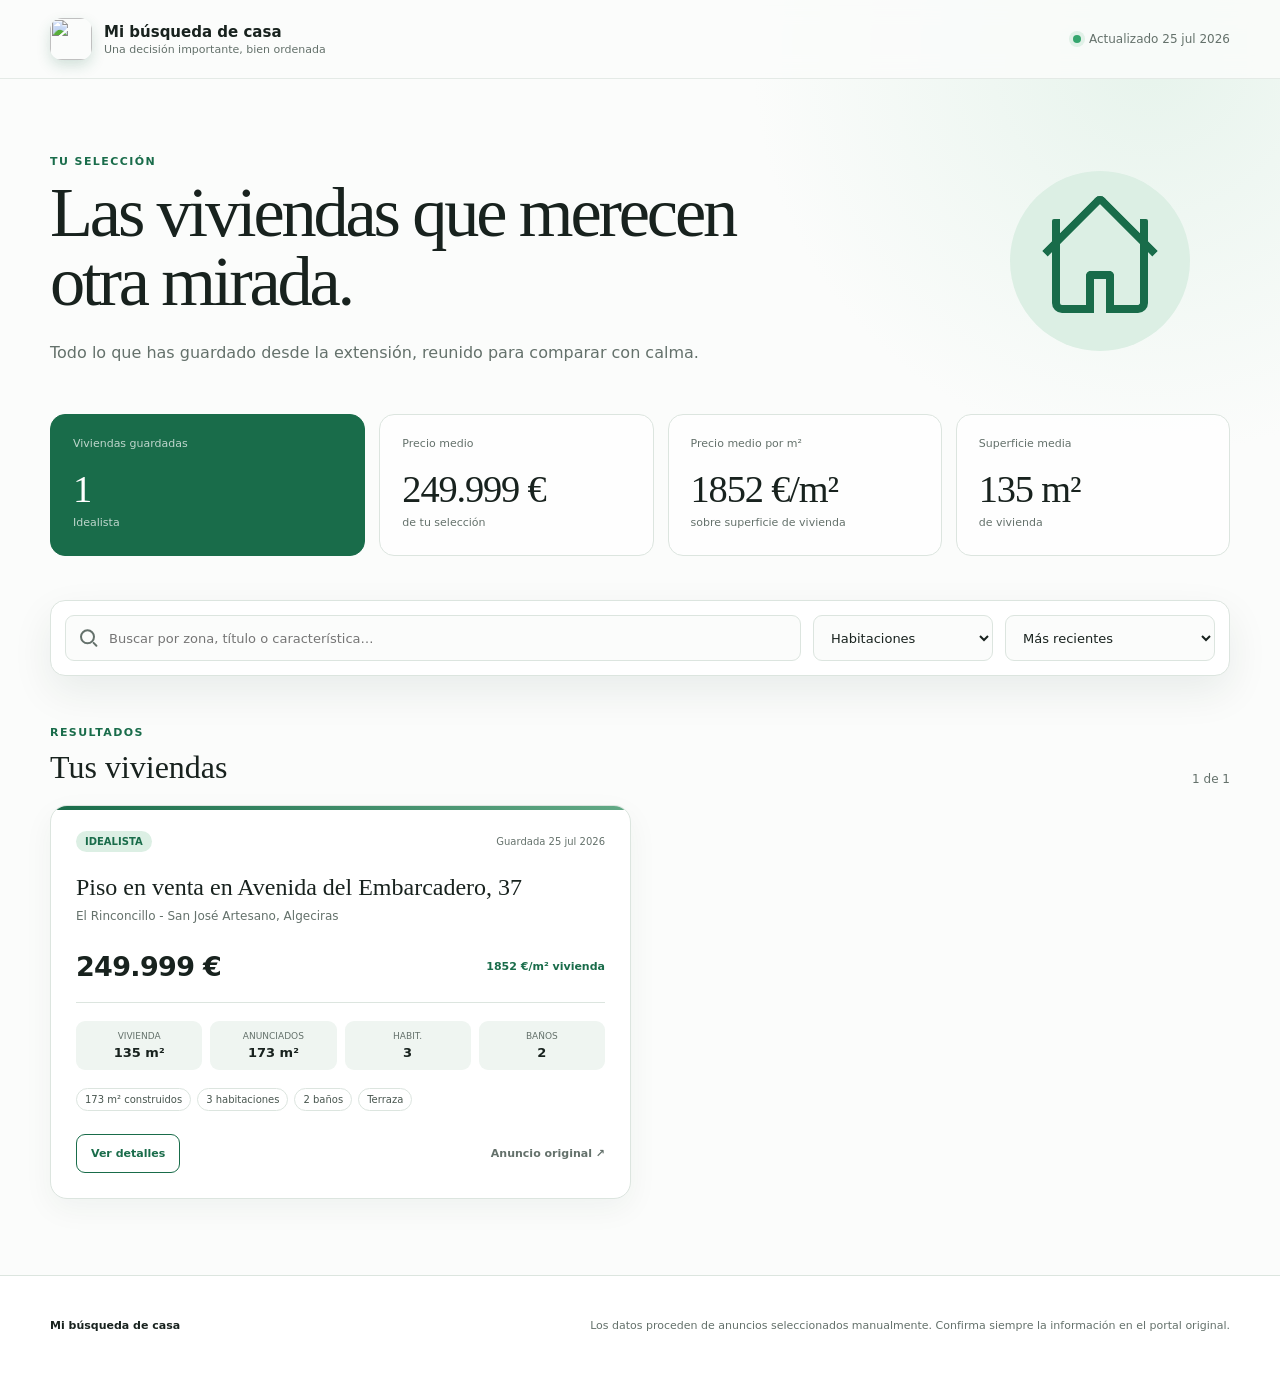
==== docs/index.html @ 6b8e326b "Crea la interfaz web de ofertas" ====
<!doctype html>
<html lang="es">
  <head>
    <meta charset="UTF-8">
    <meta name="viewport" content="width=device-width, initial-scale=1">
    <meta name="description" content="Tu selección personal de viviendas, ordenada y lista para comparar.">
    <meta name="theme-color" content="#196c4a">
    <title>Mi búsqueda de casa</title>
    <link rel="icon" href="assets/icon-48.png" type="image/png">
    <link rel="stylesheet" href="styles.css">
  </head>
  <body>
    <header class="site-header">
      <div class="shell header-inner">
        <a class="brand" href="./" aria-label="Mi búsqueda de casa, inicio">
          <img src="assets/icon-48.png" width="42" height="42" alt="">
          <span>
            <strong>Mi búsqueda de casa</strong>
            <small>Una decisión importante, bien ordenada</small>
          </span>
        </a>
        <div class="sync-status">
          <span class="status-dot" aria-hidden="true"></span>
          <span id="updatedAt">Cargando ofertas…</span>
        </div>
      </div>
    </header>

    <main class="shell">
      <section class="intro">
        <div>
          <p class="eyebrow">TU SELECCIÓN</p>
          <h1>Las viviendas que merecen otra mirada.</h1>
          <p class="intro-copy">Todo lo que has guardado desde la extensión, reunido para comparar con calma.</p>
        </div>
        <div class="intro-mark" aria-hidden="true">
          <span class="roof"></span>
          <span class="door"></span>
        </div>
      </section>

      <section class="summary-grid" aria-label="Resumen de ofertas">
        <article class="summary-card summary-primary">
          <span>Viviendas guardadas</span>
          <strong id="totalOffers">—</strong>
          <small id="sourceSummary">Esperando datos</small>
        </article>
        <article class="summary-card">
          <span>Precio medio</span>
          <strong id="averagePrice">—</strong>
          <small>de tu selección</small>
        </article>
        <article class="summary-card">
          <span>Precio medio por m²</span>
          <strong id="averagePriceM2">—</strong>
          <small>sobre superficie de vivienda</small>
        </article>
        <article class="summary-card">
          <span>Superficie media</span>
          <strong id="averageArea">—</strong>
          <small>de vivienda</small>
        </article>
      </section>

      <section class="toolbar" aria-label="Filtros de viviendas">
        <label class="search-field">
          <span class="visually-hidden">Buscar viviendas</span>
          <span class="search-icon" aria-hidden="true"></span>
          <input id="searchInput" type="search" placeholder="Buscar por zona, título o característica…">
        </label>
        <label class="select-field">
          <span class="visually-hidden">Filtrar por habitaciones</span>
          <select id="roomsFilter">
            <option value="">Habitaciones</option>
            <option value="1">1 o más</option>
            <option value="2">2 o más</option>
            <option value="3">3 o más</option>
            <option value="4">4 o más</option>
          </select>
        </label>
        <label class="select-field">
          <span class="visually-hidden">Ordenar viviendas</span>
          <select id="sortSelect">
            <option value="recent">Más recientes</option>
            <option value="price-asc">Menor precio</option>
            <option value="price-desc">Mayor precio</option>
            <option value="price-m2">Mejor precio por m²</option>
            <option value="area-desc">Mayor superficie</option>
          </select>
        </label>
      </section>

      <div class="results-heading">
        <div>
          <p class="eyebrow">RESULTADOS</p>
          <h2 id="resultsTitle">Tus viviendas</h2>
        </div>
        <span id="resultCount" class="result-count"></span>
      </div>

      <section id="loadingState" class="message-state" aria-live="polite">
        <span class="loader" aria-hidden="true"></span>
        <h2>Preparando tu selección…</h2>
        <p>Estamos leyendo las viviendas que has enviado desde la extensión.</p>
      </section>

      <section id="errorState" class="message-state hidden" aria-live="polite">
        <span class="state-symbol error-symbol" aria-hidden="true">!</span>
        <h2>No hemos podido cargar las ofertas</h2>
        <p id="errorText">Comprueba que el archivo de datos esté disponible.</p>
        <button id="retryButton" type="button" class="outline-button">Volver a intentar</button>
      </section>

      <section id="emptyState" class="message-state hidden">
        <span class="state-symbol empty-symbol" aria-hidden="true">⌂</span>
        <h2 id="emptyTitle">Aún no hay viviendas</h2>
        <p id="emptyText">Abre un anuncio, pulsa la extensión y selecciona «Enviar a la app».</p>
      </section>

      <section id="offersGrid" class="offers-grid hidden" aria-live="polite"></section>
    </main>

    <footer class="site-footer">
      <div class="shell footer-inner">
        <p>Mi búsqueda de casa</p>
        <p>Los datos proceden de anuncios seleccionados manualmente. Confirma siempre la información en el portal original.</p>
      </div>
    </footer>

    <dialog id="offerDialog">
      <div class="dialog-content">
        <button id="closeDialog" class="dialog-close" type="button" aria-label="Cerrar detalle">×</button>
        <p id="dialogSource" class="portal-badge"></p>
        <h2 id="dialogTitle"></h2>
        <p id="dialogLocation" class="dialog-location"></p>
        <div id="dialogMetrics" class="dialog-metrics"></div>
        <div class="dialog-section">
          <h3>Características</h3>
          <div id="dialogFeatures" class="feature-list"></div>
        </div>
        <div class="dialog-section">
          <h3>Descripción</h3>
          <p id="dialogDescription" class="dialog-description"></p>
        </div>
        <a id="dialogLink" class="primary-link" href="#" target="_blank" rel="noreferrer">
          Ver anuncio original <span aria-hidden="true">↗</span>
        </a>
      </div>
    </dialog>

    <template id="offerCardTemplate">
      <article class="offer-card">
        <div class="card-accent" aria-hidden="true"></div>
        <div class="card-topline">
          <span class="portal-badge card-source"></span>
          <span class="saved-date"></span>
        </div>
        <h3 class="card-title"></h3>
        <p class="card-location"></p>
        <div class="price-row">
          <strong class="card-price"></strong>
          <span class="card-price-m2"></span>
        </div>
        <dl class="metrics"></dl>
        <div class="feature-list card-features"></div>
        <div class="card-actions">
          <button class="detail-button" type="button">Ver detalles</button>
          <a class="source-link" href="#" target="_blank" rel="noreferrer" aria-label="Abrir anuncio original">
            Anuncio original <span aria-hidden="true">↗</span>
          </a>
        </div>
      </article>
    </template>

    <script src="app.js"></script>
  </body>
</html>
---- docs/styles.css ----
:root {
  color-scheme: light;
  --ink: #18221e;
  --muted: #64716b;
  --line: #dce5df;
  --paper: #fbfcfb;
  --surface: #fff;
  --soft: #eff5f1;
  --green: #196c4a;
  --green-dark: #105137;
  --green-light: #dcefe4;
  --sand: #e8dfcf;
  --shadow: 0 16px 40px rgb(18 54 39 / 8%);
  font-family: Inter, ui-sans-serif, system-ui, -apple-system, BlinkMacSystemFont, "Segoe UI", sans-serif;
}

* { box-sizing: border-box; }

html { scroll-behavior: smooth; }

body {
  min-width: 320px;
  margin: 0;
  color: var(--ink);
  background:
    radial-gradient(circle at 90% 4%, rgb(220 239 228 / 65%), transparent 25rem),
    var(--paper);
}

button, input, select { font: inherit; }
a { color: inherit; }

.shell {
  width: min(1180px, calc(100% - 40px));
  margin-inline: auto;
}

.site-header {
  border-bottom: 1px solid rgb(220 229 223 / 75%);
  background: rgb(251 252 251 / 86%);
  backdrop-filter: blur(14px);
}

.header-inner {
  display: flex;
  min-height: 78px;
  align-items: center;
  justify-content: space-between;
}

.brand {
  display: inline-flex;
  gap: 12px;
  align-items: center;
  text-decoration: none;
}

.brand img {
  border-radius: 12px;
  box-shadow: 0 6px 14px rgb(25 108 74 / 18%);
}

.brand span { display: grid; gap: 2px; }
.brand strong { font-size: 15px; }
.brand small { color: var(--muted); font-size: 11px; }

.sync-status {
  display: inline-flex;
  gap: 8px;
  align-items: center;
  color: var(--muted);
  font-size: 12px;
}

.status-dot {
  width: 8px;
  height: 8px;
  border-radius: 50%;
  background: #35a66e;
  box-shadow: 0 0 0 4px rgb(53 166 110 / 12%);
}

.intro {
  display: grid;
  grid-template-columns: minmax(0, 1fr) 220px;
  gap: 60px;
  min-height: 300px;
  padding: 76px 0 48px;
  align-items: center;
}

.eyebrow {
  margin: 0 0 10px;
  color: var(--green);
  font-size: 11px;
  font-weight: 850;
  letter-spacing: .13em;
}

.intro h1 {
  max-width: 760px;
  margin: 0;
  font-family: Georgia, "Times New Roman", serif;
  font-size: clamp(40px, 5.5vw, 72px);
  font-weight: 500;
  letter-spacing: -.045em;
  line-height: .98;
}

.intro-copy {
  max-width: 650px;
  margin: 24px 0 0;
  color: var(--muted);
  font-size: 16px;
  line-height: 1.65;
}

.intro-mark {
  position: relative;
  width: 180px;
  height: 180px;
  border-radius: 50%;
  background: var(--green-light);
}

.intro-mark::before {
  position: absolute;
  inset: 48px 42px 38px;
  border: 8px solid var(--green);
  border-top: 0;
  border-radius: 2px 2px 10px 10px;
  content: "";
}

.intro-mark .roof {
  position: absolute;
  top: 39px;
  left: 49px;
  width: 82px;
  height: 82px;
  border-top: 8px solid var(--green);
  border-left: 8px solid var(--green);
  border-radius: 7px 0 0;
  transform: rotate(45deg);
}

.intro-mark .door {
  position: absolute;
  right: 76px;
  bottom: 38px;
  width: 28px;
  height: 42px;
  border: 8px solid var(--green);
  border-bottom: 0;
  border-radius: 5px 5px 0 0;
  background: var(--green-light);
}

.summary-grid {
  display: grid;
  grid-template-columns: 1.15fr repeat(3, 1fr);
  gap: 14px;
  margin-bottom: 44px;
}

.summary-card {
  min-height: 142px;
  padding: 22px;
  border: 1px solid var(--line);
  border-radius: 15px;
  background: rgb(255 255 255 / 78%);
}

.summary-card span,
.summary-card small {
  display: block;
  color: var(--muted);
  font-size: 11px;
}

.summary-card strong {
  display: block;
  margin: 17px 0 5px;
  font-family: Georgia, "Times New Roman", serif;
  font-size: clamp(28px, 3vw, 39px);
  font-weight: 500;
  letter-spacing: -.03em;
}

.summary-primary {
  color: white;
  border-color: var(--green);
  background: var(--green);
}

.summary-primary span,
.summary-primary small {
  color: rgb(255 255 255 / 72%);
}

.toolbar {
  display: grid;
  grid-template-columns: minmax(260px, 1fr) 180px 210px;
  gap: 12px;
  margin-bottom: 50px;
  padding: 14px;
  border: 1px solid var(--line);
  border-radius: 15px;
  background: var(--surface);
  box-shadow: var(--shadow);
}

.search-field { position: relative; }

.search-icon {
  position: absolute;
  top: 50%;
  left: 15px;
  width: 15px;
  height: 15px;
  border: 2px solid var(--muted);
  border-radius: 50%;
  transform: translateY(-58%);
}

.search-icon::after {
  position: absolute;
  right: -5px;
  bottom: -3px;
  width: 6px;
  height: 2px;
  border-radius: 2px;
  background: var(--muted);
  content: "";
  transform: rotate(45deg);
}

input,
select {
  width: 100%;
  height: 46px;
  border: 1px solid var(--line);
  border-radius: 9px;
  outline: 0;
  color: var(--ink);
  background: var(--paper);
  font-size: 13px;
}

input { padding: 0 15px 0 43px; }
select { padding: 0 36px 0 13px; cursor: pointer; }

input:focus,
select:focus {
  border-color: var(--green);
  box-shadow: 0 0 0 3px rgb(25 108 74 / 10%);
}

.results-heading {
  display: flex;
  align-items: end;
  justify-content: space-between;
  margin-bottom: 19px;
}

.results-heading h2 {
  margin: 0;
  font-family: Georgia, "Times New Roman", serif;
  font-size: 32px;
  font-weight: 500;
}

.result-count {
  color: var(--muted);
  font-size: 12px;
}

.offers-grid {
  display: grid;
  grid-template-columns: repeat(2, minmax(0, 1fr));
  gap: 18px;
  padding-bottom: 76px;
}

.offer-card {
  position: relative;
  display: flex;
  min-height: 390px;
  padding: 25px;
  flex-direction: column;
  overflow: hidden;
  border: 1px solid var(--line);
  border-radius: 17px;
  background: var(--surface);
  box-shadow: 0 10px 30px rgb(23 54 41 / 5%);
  transition: transform .18s ease, box-shadow .18s ease;
}

.offer-card:hover {
  box-shadow: var(--shadow);
  transform: translateY(-2px);
}

.card-accent {
  position: absolute;
  top: 0;
  right: 0;
  left: 0;
  height: 4px;
  background: linear-gradient(90deg, var(--green), #62a985);
}

.card-topline,
.price-row,
.card-actions {
  display: flex;
  align-items: center;
  justify-content: space-between;
}

.portal-badge {
  display: inline-flex;
  width: fit-content;
  margin: 0;
  padding: 5px 9px;
  border-radius: 999px;
  color: var(--green);
  background: var(--green-light);
  font-size: 10px;
  font-weight: 800;
  text-transform: uppercase;
}

.saved-date {
  color: var(--muted);
  font-size: 10px;
}

.card-title {
  margin: 21px 0 7px;
  font-family: Georgia, "Times New Roman", serif;
  font-size: 24px;
  font-weight: 500;
  line-height: 1.18;
}

.card-location {
  min-height: 20px;
  margin: 0 0 22px;
  color: var(--muted);
  font-size: 12px;
}

.price-row {
  padding-bottom: 20px;
  border-bottom: 1px solid var(--line);
}

.card-price {
  font-size: 27px;
  letter-spacing: -.025em;
}

.card-price-m2 {
  color: var(--green);
  font-size: 11px;
  font-weight: 750;
}

.metrics {
  display: grid;
  grid-template-columns: repeat(4, 1fr);
  gap: 8px;
  margin: 18px 0;
}

.metric {
  margin: 0;
  padding: 10px 8px;
  border-radius: 9px;
  background: var(--soft);
  text-align: center;
}

.metric dt {
  color: var(--muted);
  font-size: 9px;
  text-transform: uppercase;
}

.metric dd {
  margin: 4px 0 0;
  font-size: 13px;
  font-weight: 750;
}

.feature-list {
  display: flex;
  gap: 6px;
  flex-wrap: wrap;
}

.feature-chip {
  padding: 5px 8px;
  border: 1px solid var(--line);
  border-radius: 999px;
  color: #48564f;
  background: var(--surface);
  font-size: 10px;
}

.card-actions {
  gap: 12px;
  margin-top: auto;
  padding-top: 23px;
}

.detail-button,
.outline-button {
  min-height: 39px;
  padding: 0 14px;
  border: 1px solid var(--green);
  border-radius: 9px;
  color: var(--green);
  background: transparent;
  cursor: pointer;
  font-size: 11px;
  font-weight: 750;
}

.detail-button:hover,
.outline-button:hover {
  color: white;
  background: var(--green);
}

.source-link {
  color: var(--muted);
  font-size: 11px;
  font-weight: 700;
  text-decoration: none;
}

.source-link:hover { color: var(--green); }

.message-state {
  display: flex;
  min-height: 340px;
  padding: 60px 20px;
  flex-direction: column;
  align-items: center;
  justify-content: center;
  border: 1px dashed #cbd8d0;
  border-radius: 17px;
  text-align: center;
}

.message-state h2 {
  margin: 18px 0 8px;
  font-family: Georgia, "Times New Roman", serif;
  font-size: 26px;
  font-weight: 500;
}

.message-state p {
  max-width: 440px;
  margin: 0 0 18px;
  color: var(--muted);
  font-size: 13px;
  line-height: 1.6;
}

.loader {
  width: 34px;
  height: 34px;
  border: 3px solid var(--green-light);
  border-top-color: var(--green);
  border-radius: 50%;
  animation: spin .8s linear infinite;
}

@keyframes spin { to { transform: rotate(360deg); } }

.state-symbol {
  display: grid;
  width: 48px;
  height: 48px;
  place-items: center;
  border-radius: 50%;
  font-size: 22px;
  font-weight: 800;
}

.empty-symbol { color: var(--green); background: var(--green-light); }
.error-symbol { color: #9b3c34; background: #fbe8e6; }
.hidden { display: none !important; }
.visually-hidden {
  position: absolute;
  width: 1px;
  height: 1px;
  padding: 0;
  overflow: hidden;
  clip: rect(0, 0, 0, 0);
  white-space: nowrap;
  border: 0;
}

.site-footer {
  border-top: 1px solid var(--line);
  background: var(--surface);
}

.footer-inner {
  display: flex;
  min-height: 100px;
  gap: 24px;
  align-items: center;
  justify-content: space-between;
}

.footer-inner p {
  margin: 0;
  color: var(--muted);
  font-size: 11px;
}

.footer-inner p:first-child {
  color: var(--ink);
  font-weight: 800;
}

dialog {
  width: min(700px, calc(100% - 30px));
  max-height: min(800px, calc(100vh - 30px));
  padding: 0;
  overflow: auto;
  border: 0;
  border-radius: 18px;
  color: var(--ink);
  background: var(--surface);
  box-shadow: 0 30px 90px rgb(12 36 26 / 30%);
}

dialog::backdrop {
  background: rgb(12 29 22 / 50%);
  backdrop-filter: blur(4px);
}

.dialog-content { position: relative; padding: 36px; }

.dialog-close {
  position: absolute;
  top: 18px;
  right: 18px;
  width: 34px;
  height: 34px;
  border: 0;
  border-radius: 50%;
  color: var(--muted);
  background: var(--soft);
  cursor: pointer;
  font-size: 21px;
}

.dialog-content h2 {
  max-width: 570px;
  margin: 18px 0 8px;
  font-family: Georgia, "Times New Roman", serif;
  font-size: 34px;
  font-weight: 500;
  line-height: 1.08;
}

.dialog-location { margin: 0; color: var(--muted); font-size: 13px; }

.dialog-metrics {
  display: grid;
  grid-template-columns: repeat(4, 1fr);
  gap: 10px;
  margin: 28px 0;
}

.dialog-section {
  padding: 23px 0;
  border-top: 1px solid var(--line);
}

.dialog-section h3 {
  margin: 0 0 14px;
  font-size: 12px;
  text-transform: uppercase;
  letter-spacing: .08em;
}

.dialog-description {
  margin: 0;
  color: #46534d;
  font-size: 13px;
  line-height: 1.75;
}

.primary-link {
  display: inline-flex;
  min-height: 44px;
  padding: 0 17px;
  gap: 10px;
  align-items: center;
  border-radius: 9px;
  color: white;
  background: var(--green);
  font-size: 12px;
  font-weight: 750;
  text-decoration: none;
}

.primary-link:hover { background: var(--green-dark); }

@media (max-width: 900px) {
  .summary-grid { grid-template-columns: repeat(2, 1fr); }
  .toolbar { grid-template-columns: 1fr 160px; }
  .search-field { grid-column: 1 / -1; }
  .offers-grid { grid-template-columns: 1fr; }
}

@media (max-width: 640px) {
  .shell { width: min(100% - 24px, 1180px); }
  .header-inner { min-height: 68px; }
  .brand small { display: none; }
  .sync-status { max-width: 120px; text-align: right; }
  .intro { grid-template-columns: 1fr; min-height: auto; padding: 55px 0 36px; }
  .intro-mark { display: none; }
  .summary-grid { grid-template-columns: 1fr 1fr; gap: 8px; }
  .summary-card { min-height: 120px; padding: 16px; }
  .toolbar { grid-template-columns: 1fr; }
  .search-field { grid-column: auto; }
  .metrics, .dialog-metrics { grid-template-columns: repeat(2, 1fr); }
  .offer-card { padding: 21px; }
  .card-title { font-size: 22px; }
  .card-actions { align-items: stretch; flex-direction: column; }
  .detail-button { width: 100%; }
  .source-link { padding: 8px 0; text-align: center; }
  .footer-inner { padding: 25px 0; align-items: flex-start; flex-direction: column; }
  .dialog-content { padding: 28px 22px; }
  .dialog-content h2 { font-size: 28px; }
}
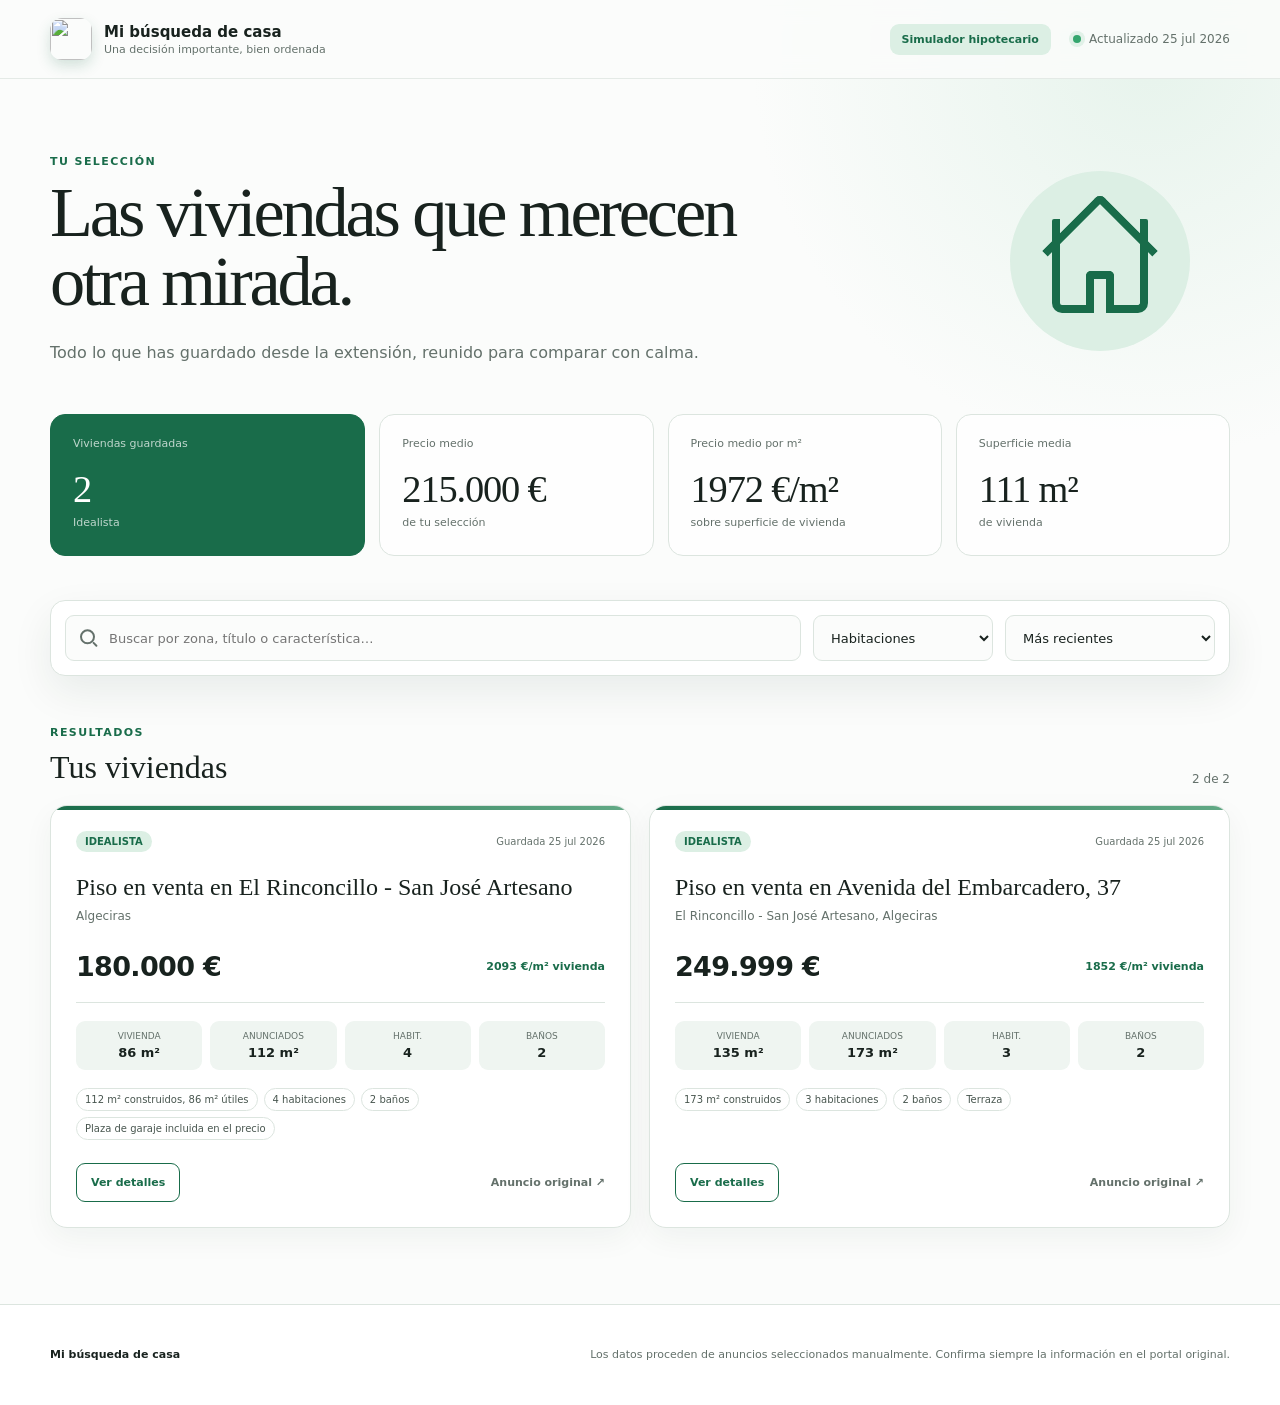
==== commit 8014f9bf: "Añade simulador hipotecario interactivo" ====
--- a/docs/index.html
+++ b/docs/index.html
@@ -19,6 +19,7 @@
             <small>Una decisión importante, bien ordenada</small>
           </span>
         </a>
+        <a class="header-tool-link" href="hipoteca.html">Simulador hipotecario</a>
         <div class="sync-status">
           <span class="status-dot" aria-hidden="true"></span>
           <span id="updatedAt">Cargando ofertas…</span>
--- a/docs/styles.css
+++ b/docs/styles.css
@@ -72,6 +72,23 @@
   font-size: 12px;
 }
 
+.header-tool-link {
+  margin-left: auto;
+  margin-right: 22px;
+  padding: 9px 12px;
+  border-radius: 9px;
+  color: var(--green);
+  background: var(--green-light);
+  font-size: 11px;
+  font-weight: 800;
+  text-decoration: none;
+}
+
+.header-tool-link:hover {
+  color: white;
+  background: var(--green);
+}
+
 .status-dot {
   width: 8px;
   height: 8px;
@@ -626,6 +643,7 @@
   .shell { width: min(100% - 24px, 1180px); }
   .header-inner { min-height: 68px; }
   .brand small { display: none; }
+  .header-tool-link { margin-right: 10px; padding: 8px 9px; font-size: 9px; }
   .sync-status { max-width: 120px; text-align: right; }
   .intro { grid-template-columns: 1fr; min-height: auto; padding: 55px 0 36px; }
   .intro-mark { display: none; }
